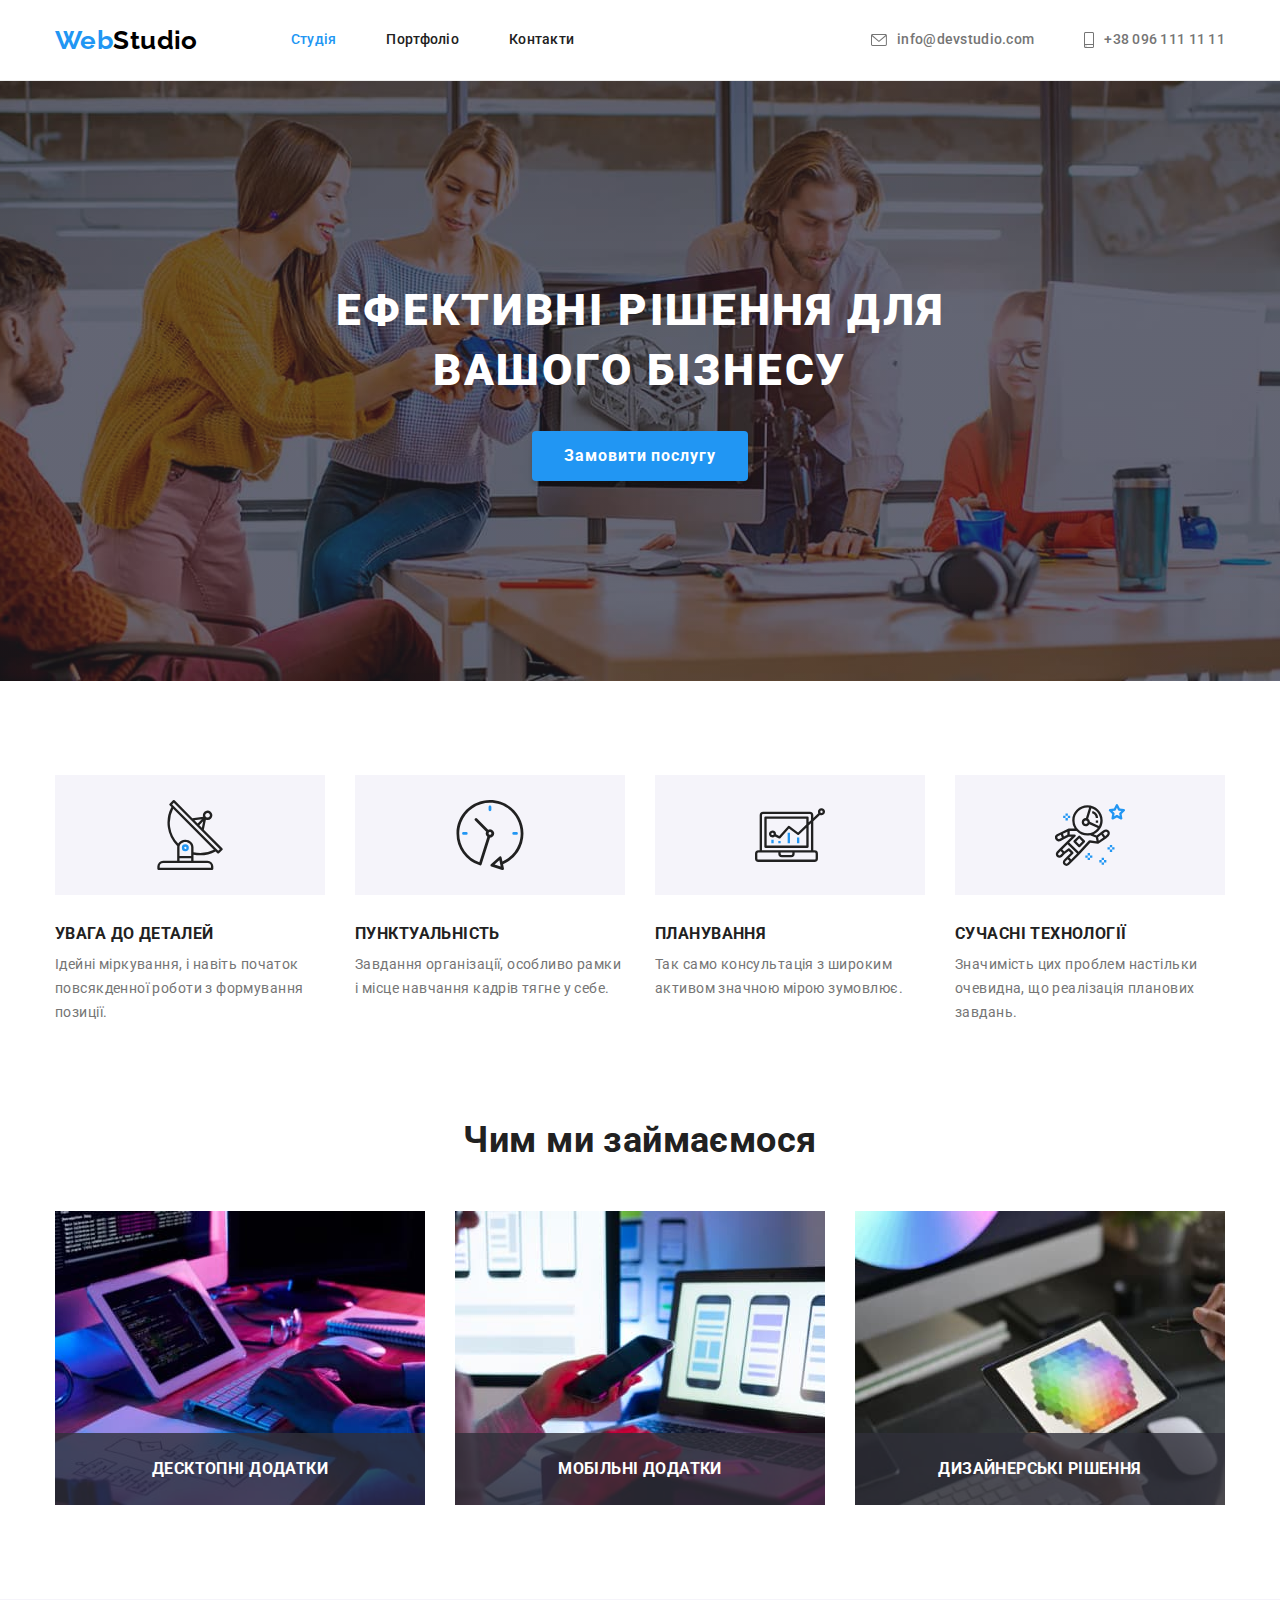
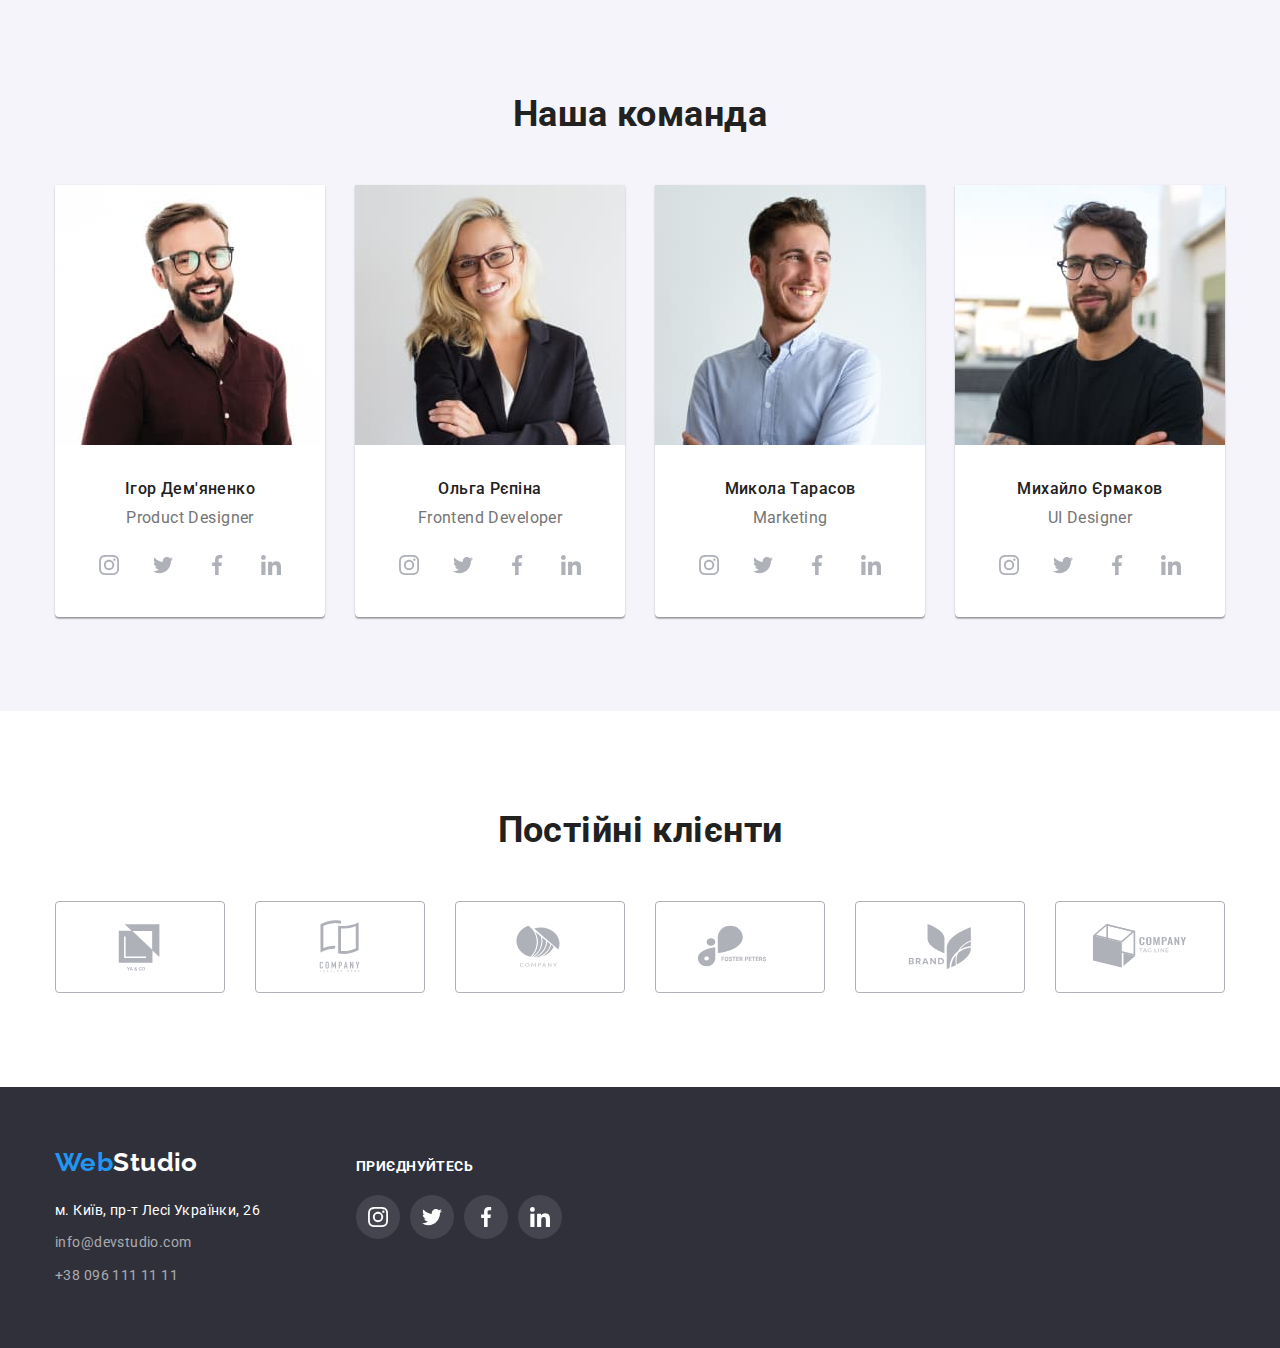
==== index.html @ d88382e9 "Клонує з попередньої роботи." ====
<!DOCTYPE html>
<html lang="uk">
  <head>
    <meta charset="UTF-8" />
    <meta http-equiv="X-UA-Compatible" content="IE=edge" />
    <meta name="viewport" content="width=device-width, initial-scale=1.0" />
    <link
      rel="stylesheet"
      href="https://cdn.jsdelivr.net/npm/modern-normalize@1.1.0/modern-normalize.min.css"
    />
    <link rel="preconnect" href="https://fonts.googleapis.com" />
    <link rel="preconnect" href="https://fonts.gstatic.com" crossorigin />
    <link
      href="https://fonts.googleapis.com/css2?family=Raleway:wght@700&family=Roboto:wght@400;500;700;900&display=swap"
      rel="stylesheet"
    />
    <link rel="stylesheet" href="./css/styles.css" />
    <title>Студія</title>
  </head>
  <body>
    <!-- Хедер -->
    <header class="header">
      <div class="container">
        <nav class="header-nav">
          <a class="logo logo-header" href="./index.html" lang="en"
            ><span>Web</span>Studio</a
          >
          <ul class="site-nav">
            <li><a class="link current" href="./index.html">Студія</a></li>
            <li><a class="link" href="./portfolio.html">Портфоліо</a></li>
            <li><a class="link" href="">Контакти</a></li>
          </ul>
        </nav>
        <ul class="contacts">
          <li>
            <a class="link" href="mailto:info@devstudio.com">
              <svg class="icon-contacts" width="16" height="12">
                <use href="./images/sprite.svg#icon-envelope"></use>
              </svg>
              info@devstudio.com
            </a>
          </li>
          <li>
            <a class="link" href="tel:+380961111111">
              <svg class="icon-contacts" width="10" height="16">
                <use href="./images/sprite.svg#icon-smartphone"></use>
              </svg>
              +38 096 111 11 11
            </a>
          </li>
        </ul>
      </div>
    </header>
    <main>
      <!--Герой-->
      <section class="hero">
        <h1 class="hero-title">Ефективні рішення для вашого бізнесу</h1>
        <button class="button-hero" type="button" data-modal-open>Замовити послугу</button>
      </section>
      <!--Перелік особливостей компанії-->
      <section class="section feature-section">
        <!--Сховається при роботі з CSS-->
        <!-- <h2 class="temp-section-title">Особливості компанії</h2> -->
        <div class="container">
          <ul class="feature-list">
            <li class="list icon-antenna">
              <div class="background-icon">
                <svg width="70" height="70">
                  <use href="./images/sprite.svg#icon-antenna"></use>
                </svg>
              </div>
              <h3 class="title">УВАГА ДО ДЕТАЛЕЙ</h3>
              <p class="text">
                Ідейні міркування, і навіть початок повсякденної роботи з
                формування позиції.
              </p>
            </li>
            <li class="list icon-clock">
              <div class="background-icon">
                <svg width="70" height="70">
                  <use href="./images/sprite.svg#icon-clock"></use>
                </svg>
              </div>
              <h3 class="title">ПУНКТУАЛЬНІСТЬ</h3>
              <p class="text">
                Завдання організації, особливо рамки і місце навчання кадрів
                тягне у себе.
              </p>
            </li>
            <li class="list icon-diagram">
              <div class="background-icon">
                <svg width="70" height="70">
                  <use href="./images/sprite.svg#icon-diagram"></use>
                </svg>
              </div>
              <h3 class="title">ПЛАНУВАННЯ</h3>
              <p class="text">
                Так само консультація з широким активом значною мірою зумовлює.
              </p>
            </li>
            <li class="list icon-astronaut">
              <div class="background-icon">
                <svg width="70" height="70">
                  <use href="./images/sprite.svg#icon-astronaut"></use>
                </svg>
              </div>
              <h3 class="title">СУЧАСНІ ТЕХНОЛОГІЇ</h3>
              <p class="text">
                Значимість цих проблем настільки очевидна, що реалізація
                планових завдань.
              </p>
            </li>
          </ul>
        </div>
      </section>
      <!--Чим займається компанія-->
      <section class="section">
        <div class="container">
          <h2 class="section-title">Чим ми займаємося</h2>
          <ul class="work-list">
            <li class="list">
              <img
                src="./images/programming.jpg"
                alt="Процес програмування сайту"
                width="370"
              />
              <h3 class="work-title">Десктопні додатки</h3>
            </li>
            <li class="list">
              <img
                src="./images/adaptation.jpg"
                alt="Процес адаптації сайту"
                width="370"
              />
              <h3 class="work-title">Мобільні додатки</h3>
            </li>
            <li class="list">
              <img
                src="./images/design.jpg"
                alt="Процес створення дизайну сайту"
                width="370"
              />
              <h3 class="work-title">Дизайнерські рішення</h3>
            </li>
          </ul>
        </div>
      </section>
      <!--Команда компанії-->
      <section class="section section-worker">
        <div class="container">
          <h2 class="section-title">Наша команда</h2>
          <ul class="worker-list">
            <li class="list">
              <img
                src="./images/igor-photo.jpg"
                alt="Фото Ігора Дем'янченка"
                width="270"
              />
              <h3 class="worker-name">Ігор Дем'яненко</h3>
              <p class="profession" lang="en">Product Designer</p>
              <ul class="sn-list">
                <li>
                  <a
                    class="link"
                    target="_blank"
                    href="https://www.instagram.com"
                  >
                    <svg width="20" height="20">
                      <use href="./images/sprite.svg#icon-instagram"></use>
                    </svg>
                  </a>
                </li>
                <li>
                  <a class="link" target="_blank" href="https://twitter.com">
                    <svg width="20" height="20">
                      <use href="./images/sprite.svg#icon-twitter"></use>
                    </svg>
                  </a>
                </li>
                <li>
                  <a
                    class="link"
                    target="_blank"
                    href="https://www.facebook.com"
                  >
                    <svg width="20" height="20">
                      <use href="./images/sprite.svg#icon-facebook"></use>
                    </svg>
                  </a>
                </li>
                <li>
                  <a
                    class="link"
                    target="_blank"
                    href="https://www.linkedin.com"
                  >
                    <svg width="20" height="20">
                      <use href="./images/sprite.svg#icon-linkedin"></use>
                    </svg>
                  </a>
                </li>
              </ul>
            </li>
            <li class="list">
              <img
                src="./images/olga-photo.jpg"
                alt="Фото Ольги Рєпіної"
                width="270"
              />
              <h3 class="worker-name">Ольга Рєпіна</h3>
              <p class="profession" lang="en">Frontend Developer</p>
              <ul class="sn-list">
                <li>
                  <a
                    class="link"
                    target="_blank"
                    href="https://www.instagram.com"
                  >
                    <svg width="20" height="20">
                      <use href="./images/sprite.svg#icon-instagram"></use>
                    </svg>
                  </a>
                </li>
                <li>
                  <a class="link" target="_blank" href="https://twitter.com">
                    <svg width="20" height="20">
                      <use href="./images/sprite.svg#icon-twitter"></use>
                    </svg>
                  </a>
                </li>
                <li>
                  <a
                    class="link"
                    target="_blank"
                    href="https://www.facebook.com"
                  >
                    <svg width="20" height="20">
                      <use href="./images/sprite.svg#icon-facebook"></use>
                    </svg>
                  </a>
                </li>
                <li>
                  <a
                    class="link"
                    target="_blank"
                    href="https://www.linkedin.com"
                  >
                    <svg width="20" height="20">
                      <use href="./images/sprite.svg#icon-linkedin"></use>
                    </svg>
                  </a>
                </li>
              </ul>
            </li>
            <li class="list">
              <img
                src="./images/mykola-photo.jpg"
                alt="Фото Миколи Тарасова"
                width="270"
              />
              <h3 class="worker-name">Микола Тарасов</h3>
              <p class="profession" lang="en">Marketing</p>
              <ul class="sn-list">
                <li>
                  <a
                    class="link"
                    target="_blank"
                    href="https://www.instagram.com"
                  >
                    <svg width="20" height="20">
                      <use href="./images/sprite.svg#icon-instagram"></use>
                    </svg>
                  </a>
                </li>
                <li>
                  <a class="link" target="_blank" href="https://twitter.com">
                    <svg width="20" height="20">
                      <use href="./images/sprite.svg#icon-twitter"></use>
                    </svg>
                  </a>
                </li>
                <li>
                  <a
                    class="link"
                    target="_blank"
                    href="https://www.facebook.com"
                  >
                    <svg width="20" height="20">
                      <use href="./images/sprite.svg#icon-facebook"></use>
                    </svg>
                  </a>
                </li>
                <li>
                  <a
                    class="link"
                    target="_blank"
                    href="https://www.linkedin.com"
                  >
                    <svg width="20" height="20">
                      <use href="./images/sprite.svg#icon-linkedin"></use>
                    </svg>
                  </a>
                </li>
              </ul>
            </li>
            <li class="list">
              <img
                src="./images/mykhailo-photo.jpg"
                alt="Фото Михайла Єрмакова"
                width="270"
              />
              <h3 class="worker-name">Михайло Єрмаков</h3>
              <p class="profession" lang="en">UI Designer</p>
              <ul class="sn-list">
                <li>
                  <a
                    class="link"
                    target="_blank"
                    href="https://www.instagram.com"
                  >
                    <svg width="20" height="20">
                      <use href="./images/sprite.svg#icon-instagram"></use>
                    </svg>
                  </a>
                </li>
                <li>
                  <a class="link" target="_blank" href="https://twitter.com">
                    <svg width="20" height="20">
                      <use href="./images/sprite.svg#icon-twitter"></use>
                    </svg>
                  </a>
                </li>
                <li>
                  <a
                    class="link"
                    target="_blank"
                    href="https://www.facebook.com"
                  >
                    <svg width="20" height="20">
                      <use href="./images/sprite.svg#icon-facebook"></use>
                    </svg>
                  </a>
                </li>
                <li>
                  <a
                    class="link"
                    target="_blank"
                    href="https://www.linkedin.com"
                  >
                    <svg width="20" height="20">
                      <use href="./images/sprite.svg#icon-linkedin"></use>
                    </svg>
                  </a>
                </li>
              </ul>
            </li>
          </ul>
        </div>
      </section>
      <!-- Постійні клієнти -->
      <section class="section clients-section">
        <div class="container">
          <h2 class="clients-title">Постійні клієнти</h2>
          <ul class="clients-list">
            <li class="list">
              <a class="link" target="_blank" href="">
                <svg width="106" height="60">
                  <use href="./images/sprite.svg#icon-logo1"></use>
                </svg>
              </a>
            </li>
            <li class="list">
              <a class="link" target="_blank" href="">
                <svg width="106" height="60">
                  <use href="./images/sprite.svg#icon-logo2"></use>
                </svg>
              </a>
            </li>
            <li class="list">
              <a class="link" target="_blank" href="">
                <svg width="106" height="60">
                  <use href="./images/sprite.svg#icon-logo3"></use>
                </svg>
              </a>
            </li>
            <li class="list">
              <a class="link" target="_blank" href="">
                <svg width="106" height="60">
                  <use href="./images/sprite.svg#icon-logo4"></use>
                </svg>
              </a>
            </li>
            <li class="list">
              <a class="link" target="_blank" href="">
                <svg width="106" height="60">
                  <use href="./images/sprite.svg#icon-logo5"></use>
                </svg>
              </a>
            </li>
            <li class="list">
              <a class="link" target="_blank" href="">
                <svg width="106" height="60">
                  <use href="./images/sprite.svg#icon-logo6"></use>
                </svg>
              </a>
            </li>
          </ul>
        </div>
      </section>
    </main>
    <!-- Футер -->
    <footer class="footer">
      <div class="container">
        <div class="footer-contant">
          <a class="logo logo-footer" href="./index.html" lang="en"
            ><span>Web</span>Studio</a
          >
          <address>
            <p class="address">м. Київ, пр-т Лесі Українки, 26</p>
            <ul class="contacts-footer">
              <li class="list">
                <a class="link" href="mailto:info@devstudio.com"
                  >info@devstudio.com</a
                >
              </li>
              <li>
                <a class="link" href="tel:+380961111111">+38 096 111 11 11</a>
              </li>
            </ul>
          </address>
        </div>
        <div class="footer-sn">
          <h2 class="sn-title">Приєднуйтесь</h2>
          <ul class="sn-list">
            <li>
              <a class="link" target="_blank" href="https://www.instagram.com">
                <svg width="20" height="20">
                  <use href="./images/sprite.svg#icon-instagram"></use>
                </svg>
              </a>
            </li>
            <li>
              <a class="link" target="_blank" href="https://twitter.com">
                <svg width="20" height="20">
                  <use href="./images/sprite.svg#icon-twitter"></use>
                </svg>
              </a>
            </li>
            <li>
              <a class="link" target="_blank" href="https://www.facebook.com">
                <svg width="20" height="20">
                  <use href="./images/sprite.svg#icon-facebook"></use>
                </svg>
              </a>
            </li>
            <li>
              <a class="link" target="_blank" href="https://www.linkedin.com">
                <svg width="20" height="20">
                  <use href="./images/sprite.svg#icon-linkedin"></use>
                </svg>
              </a>
            </li>
          </ul>
        </div>
      </div>
    </footer>
    <!-- Модалка -->
    <div class="backdrop is-hidden" data-modal>
      <div class="modal">
        <p class="close-button" data-modal-close></p>
      </div>
    </div>
    <script src="./js/modal.js"></script>
  </body>
</html>
---- css/styles.css ----
/* - - - - - - Змінні - - - - - - */
:root {
    --primary-text-color: #757575;
    --secondary-text-color: #212121;
    --accent-color: #2196F3;
    --primary-bgd-color: #ffffff;
    --secondary-bgd-color: #f5f4fa;

}

/* - - - - - - Гобальні стилі - - - - - - */
body {
    background-color: var(--primary-bgd-color);
    color: var(--primary-text-color);
    max-width: 1600px;
    font-family: Roboto, sans-serif;
    font-size: 14px;
    letter-spacing: 0.03em;

    margin: 0 auto;

}

ul {
    list-style-type: none;
    padding-left: 0;
}

a {
    text-decoration: none;
}

h1, h2, h3, ul, p {
    margin: 0 0;
}

.container {
    width: 1200px;
    margin: 0 auto;
    padding: 0 15px;
}

/* - - - - - - Студія - - - - - - */

/* - - - - Heder - - - - */
.header {
    border-bottom: 1px solid #ECECEC;
}

.header > .container {
    display: flex;
    justify-content: space-between;
    align-items: center;
}

.header-nav {
    display: flex;
    align-items: center;
}

.header .link {
    font-weight: 500;
    line-height: 1.14;
    letter-spacing: 0.02em;
    fill: var(--primary-text-color);
}

.header .link:hover,
.header .link:focus {
    color: var(--accent-color);
    fill: var(--accent-color)
}


/* - - Логотип - - */
.logo {
    font-family: Raleway, sans-serif;
    font-weight: 700;
    font-size: 26px;
    line-height: 1.19;
    color: #000000;
}

.logo-header {
    margin-right: 93px;
}

.logo > span {
    color: var(--accent-color);
}

/* - - Навігація - - */
.site-nav {
    display: flex;
    align-items: center;
    gap: 50px;
}

.site-nav .link {
    display: inline-block;
    padding: 32px 0;
    color: var(--secondary-text-color);
}

.site-nav .link.current{ /*Надає колір поточній вкладці*/
    color: var(--accent-color);
}

/* - - Контактні дані - - */
.contacts {
    display: flex;
    align-items: center;
    gap: 50px;
}

.contacts .link {
    display: flex;
    align-items: center;
    padding: 32px 0;
    color: var(--primary-text-color);
}

.icon-contacts {
    margin-right: 10px;
}



/* - - - - Main - - - - */
.section-title {
    font-size: 36px;
    line-height: 1.17;
    text-align: center;   
    color: var(--secondary-text-color);
    margin-bottom: 50px;
}

.section {
    padding-bottom: 94px;
}

/* - - Секція Герой - - */
.hero {
    background-color: #2F303A;
    text-align: center;

    padding: 200px 0;

    background-image: linear-gradient(
        to right, 
        rgba(47, 48, 58, 0.4),
        rgba(47, 48, 58, 0.4)
        ), url(../images/background-fone.jpg);
    background-position: center;
}

.hero-title {
    font-weight: 900;
    font-size: 44px;
    max-width: 696px;
    line-height: 1.36;
    letter-spacing: 0.06em;
    color: #FFFFFF;
    text-transform: uppercase; 

    margin: 0 auto;
    margin-bottom: 30px; 
}

.button-hero {
    font-weight: 700;
    font-size: 16px;
    line-height: 1.88;
    letter-spacing: 0.06em;
    color: #FFFFFF;
    background-color: var(--accent-color);
    text-align: center;
    min-width: 216px;

    cursor: pointer;

    box-shadow: 0px 4px 4px rgba(0, 0, 0, 0.15);
    padding: 10px 32px;
    border-radius: 4px;
    border: none;       
}

.button-hero:hover, .button-hero:focus {
    background-color: #188CE8;
}

/* - - Перелік особливостей компанії - - */
.feature-list {
    display: flex;
    justify-content: space-between;
}

.feature-list .title {
    line-height: 1.14;
    color: var(--secondary-text-color);
    text-transform: uppercase;

    margin-bottom: 10px;
}

.feature-list .text {
    line-height: 1.71;
}

.feature-list > .list {
    width: 270px;
}

.feature-section {
    padding-top: 94px;
}

.feature-list .background-icon {
    display: flex;
    justify-content: center;
    align-items: center;
    height: 120px;
    background-color: var(--secondary-bgd-color);

    margin-bottom: 30px;
}

/* - - Чим займається компанія - - */
.work-list img { 
    display: block;
}

.work-list {
    display: flex;
    justify-content: space-between;
}

.work-list > .list {
    position: relative;
}

.work-title {
    position: absolute;
    bottom: 0;

    display: block;
    width: 100%;
    text-align: center;
    line-height: 1.14;
    text-transform: uppercase;
    padding: 27px 0;

    background-color: rgba(47, 48, 58, 0.8);
    color: #FFFFFF;
}


/* - - Команда комапнії - - */
.section-worker {
    background-color: var(--secondary-bgd-color);
    
    padding-top: 94px;
}

.worker-name {
    font-weight: 500;
    font-size: 16px;
    line-height: 1.19;
    color: var(--secondary-text-color);

    margin-bottom: 10px;
}

.profession {
    font-size: 16px;
    line-height: 1.19;
    margin-bottom: 16px;
}

.worker-list {
    display: flex;
    justify-content: space-between;
}

.worker-list > .list {
    background-color: #FFFFFF;
    text-align: center;
    box-shadow: 0px 1px 3px rgba(0, 0, 0, 0.12), 
                0px 1px 1px rgba(0, 0, 0, 0.14), 
                0px 2px 1px rgba(0, 0, 0, 0.2);
    border-radius: 0px 0px 4px 4px;

    padding-bottom: 30px;
}

.worker-list img {
    margin-bottom: 30px;
}

.worker-list .sn-list {
    display: flex;

    padding: 0 32px;
    gap: 10px;
}

.worker-list .link {
    display: flex;
    justify-content: center;
    align-items: center;
    border-radius: 50%;
    fill: #AFB1B8;

    height: 44px;
    width: 44px;
}

.worker-list .link:hover,
.worker-list .link:focus {
    background-color: var(--accent-color);
    fill: #FFFFFF;
}

/* - - Постійні клієнти - - */

.clients-list {
    display: flex;
    gap: 30px;
}

.clients-title {
    font-size: 36px;
    line-height: 1.17;
    text-align: center;
    color: var(--secondary-text-color);

    margin-bottom: 50px;
}

.clients-list .link {
    fill: #AFB1B8;
    width: 170px;
    height: 92px;
    border: 1px solid #AFB1B8;
    border-radius: 4px;


    display: flex;
    justify-content: center;
    align-items: center;
}
.clients-list .link:hover,
.clients-list .link:focus {
    border-color: var(--accent-color);
    fill: var(--accent-color);
}

.clients-section {
    padding-top: 98px;
}

/* - - - - Footer - - - - */
.footer {
    background-color: #2F303A;
    padding: 60px 0;
}

.footer > .container {
    display: flex;
    align-items:baseline;
}

.footer-contant {
    width: 231px;
    margin-right: 70px;
}

.logo-footer {
    display: inline-block;
    color: #FFFFFF;
    text-shadow: none;

    margin-bottom: 20px;
}

.address {
    font-style: normal;
    line-height: 24px;
    color: #FFFFFF;

    margin-bottom: 9px;
}

.contacts-footer .link {
    font-style: normal;
    line-height: 1.71;
    color: rgba(255, 255, 255, 0.6);
}

.footer .link:hover,
.footer .link:focus {
    color: var(--accent-color);
}

.contacts-footer .list:not(:last-child) {
    margin-bottom: 9px;
}

.footer-sn > .sn-title {
    font-weight: 700;
    font-size: 14px;
    line-height: 1.14;
    text-transform: uppercase;
    color: #FFFFFF;

    margin-bottom: 20px;
}

.footer-sn .sn-list {
    display: flex;
    gap: 10px;
}

.footer-sn .link {
    display: flex;
    justify-content: center;
    align-items: center;
    height: 44px;
    width: 44px;
    fill: #ffffff;

    background: rgba(255, 255, 255, 0.1);
    border-radius: 50%;
    background-repeat: no-repeat;
    background-position: center;
}

.footer-sn .link:hover,
.footer-sn .link:focus {
    background-color: var(--accent-color);
}

/* - - Модалка - - */
.backdrop {
    position: fixed;
    top: 0;
    left: 0;
    height: 100%;
    width: 100%;
    background-color: rgba(0, 0, 0, 0.2);
}
.backdrop.is-hidden {
    opacity: 0;
    pointer-events: none;
    visibility: visible;
}

.modal {
    position: absolute;
    top: 50%;
    left: 50%;
    transform: translate(-50%, -50%);

    min-height: 581px;
    min-width: 528px;

    background-color: #FFFFFF;
    box-shadow: 0px 1px 3px rgba(0, 0, 0, 0.12), 0px 1px 1px rgba(0, 0, 0, 0.14), 0px 2px 1px rgba(0, 0, 0, 0.2);
    border-radius: 4px;
}

.modal > .close-button {
    display: inline-block;
    height: 40px;
    width: 40px;
    background-color: red;
}

/* - - - - - - Портфоліо - - - - - - */

/* - - - - Main - - - - */
.section-project {
    padding-top: 94px;
}
/* - - Фільтер - - */
.button-list {
    display: flex;
    justify-content: center;
    margin-bottom: 34px;
    gap: 8px;
}

.button-list .button {
    font-weight: 500;
    font-size: 16px;
    line-height: 1.63;
    color: var(--secondary-text-color);
    cursor: pointer;
    border: none;
    background-color: var(--secondary-bgd-color);
    border-radius: 4px;

    padding: 6px 22px;
}

.button-list .button:hover,
.button-list .button:focus {
    color: #FFFFFF;
    background-color: var(--accent-color);
    box-shadow: 0px 3px 1px rgba(0, 0, 0, 0.1), 
    0px 1px 2px rgba(0, 0, 0, 0.08), 
    0px 2px 2px rgba(0, 0, 0, 0.12);
    
}

/* - - Список проектів - - */
.project-list {
    display: flex;
    flex-wrap: wrap;
    gap: 30px;
}

.project-list > .list:hover,
.project-list>.list:focus {
    box-shadow: 0px 1px 1px rgba(0, 0, 0, 0.12), 
    0px 4px 4px rgba(0, 0, 0, 0.06), 
    1px 4px 6px rgba(0, 0, 0, 0.16);
}

.project-list .border {
    border-bottom: 1px solid #EEEEEE;
    border-right: 1px solid #EEEEEE;
    border-left: 1px solid #EEEEEE;
    padding: 20px 24px;
}

.project-list .title {
    font-size: 18px;
    line-height: 2;
    letter-spacing: 0.06em;
    color: var(--secondary-text-color);
    
    margin-bottom: 4px;
}

.project-list .type {
    font-size: 16px;
    line-height: 1.88;
    color: var(--primary-text-color);
}

.project-list img {
    display: block;
}
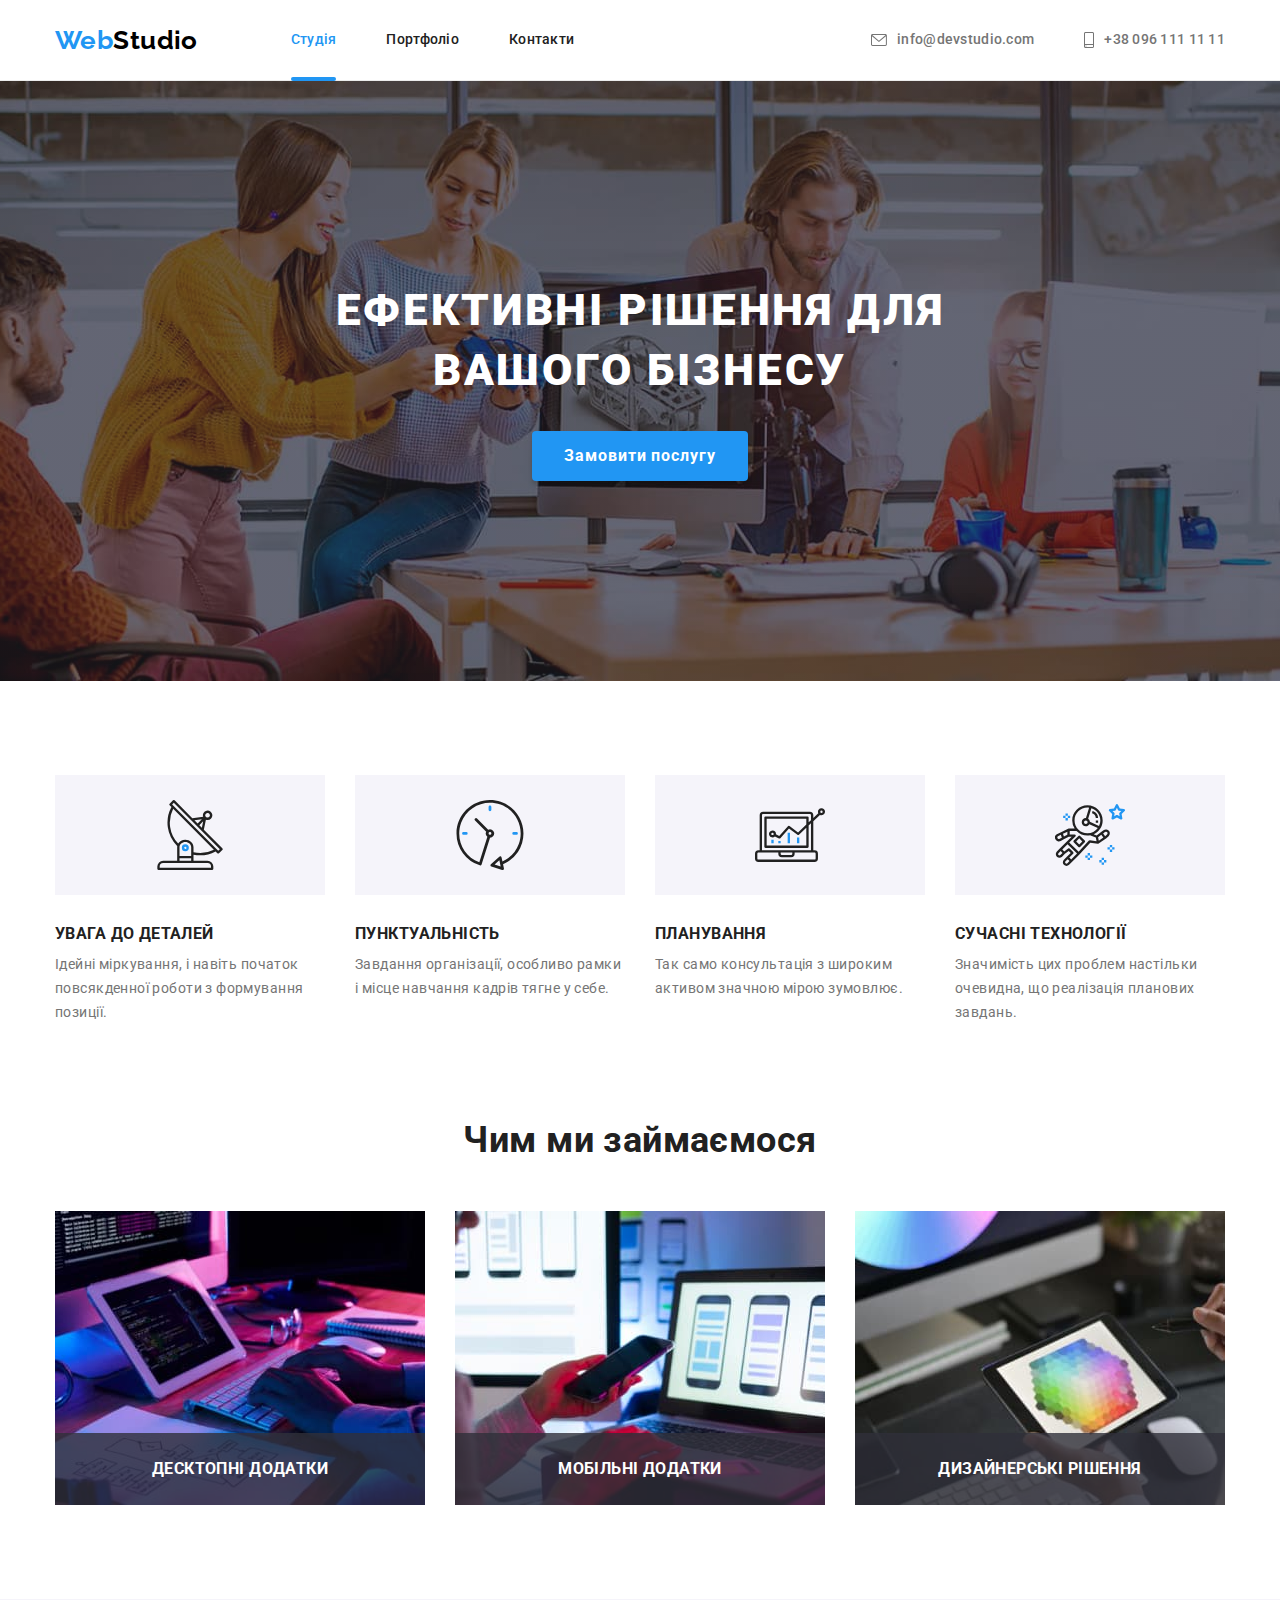
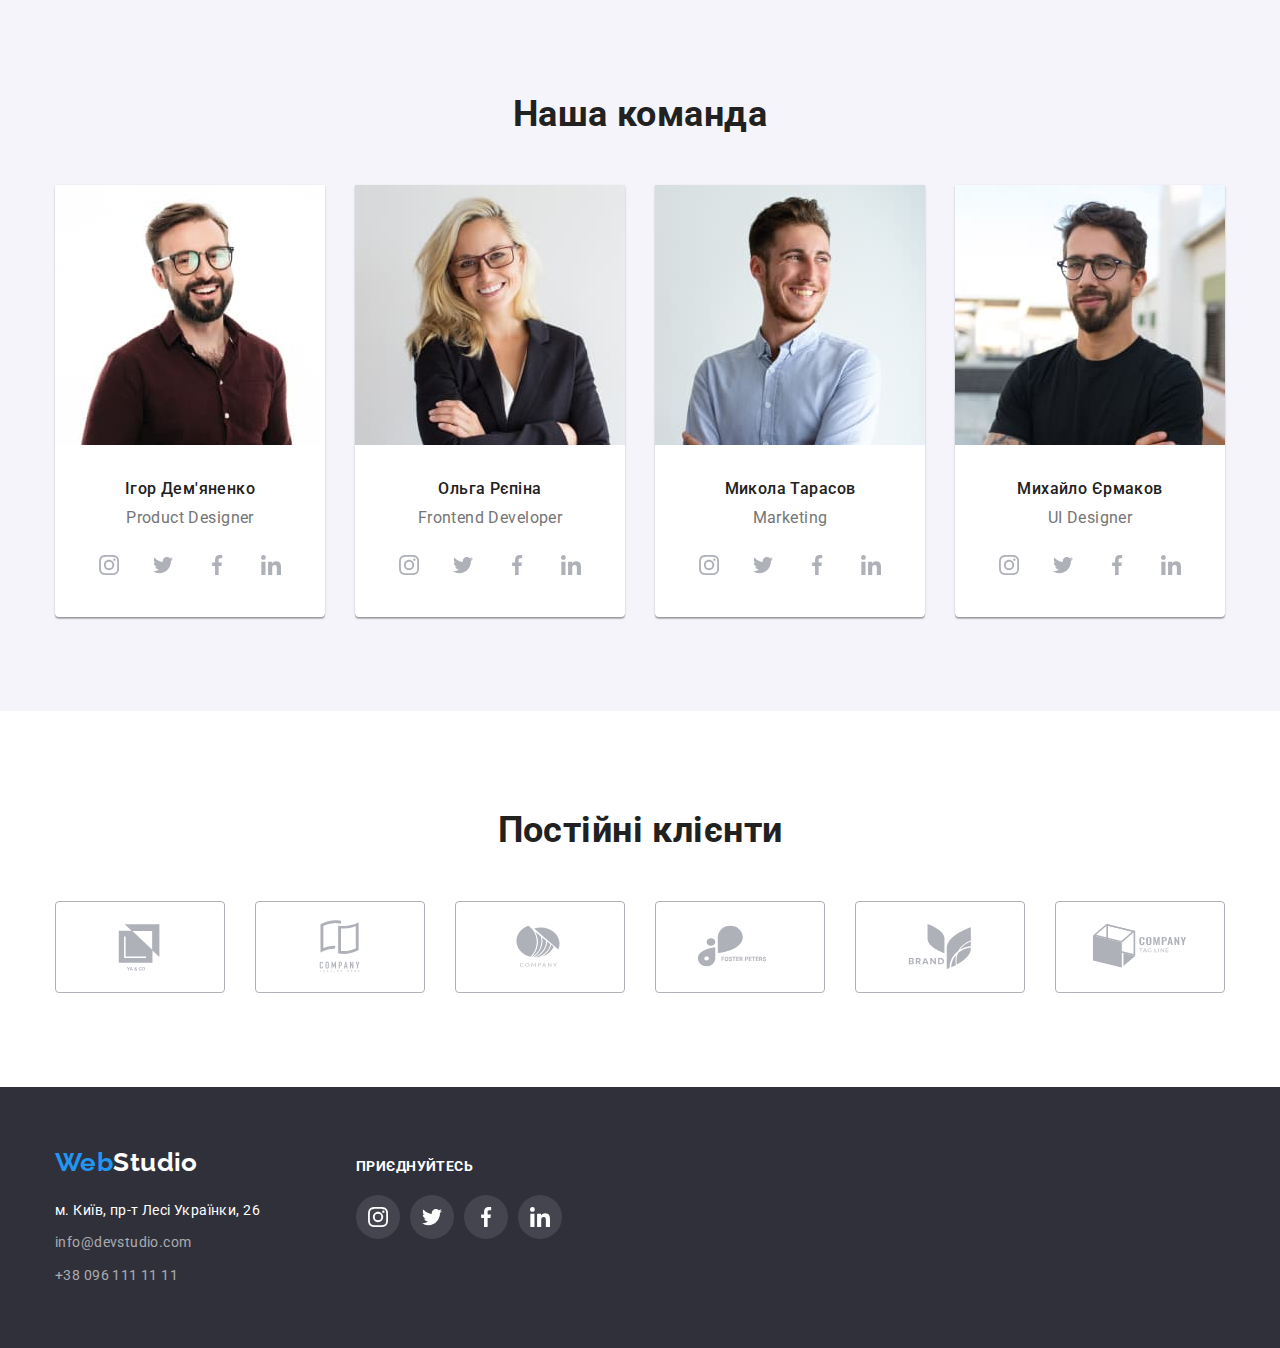
==== commit 66f8f391: "Додає всі необхідні анімації крім модалки." ====
--- a/index.html
+++ b/index.html
@@ -26,9 +26,9 @@
             ><span>Web</span>Studio</a
           >
           <ul class="site-nav">
-            <li><a class="link current" href="./index.html">Студія</a></li>
-            <li><a class="link" href="./portfolio.html">Портфоліо</a></li>
-            <li><a class="link" href="">Контакти</a></li>
+            <li class="list"><a class="link current" href="./index.html">Студія</a></li>
+            <li class="list"><a class="link" href="./portfolio.html">Портфоліо</a></li>
+            <li class="list"><a class="link" href="">Контакти</a></li>
           </ul>
         </nav>
         <ul class="contacts">
@@ -145,7 +145,7 @@
           </ul>
         </div>
       </section>
-      <!--Команда компанії-->
+      <!--Наша команда-->
       <section class="section section-worker">
         <div class="container">
           <h2 class="section-title">Наша команда</h2>
--- a/css/styles.css
+++ b/css/styles.css
@@ -63,6 +63,9 @@
     line-height: 1.14;
     letter-spacing: 0.02em;
     fill: var(--primary-text-color);
+
+    transition: color 250ms cubic-bezier(0.4, 0, 0.2, 1),
+    fill 250ms cubic-bezier(0.4, 0, 0.2, 1);
 }
 
 .header .link:hover,
@@ -96,14 +99,54 @@
     gap: 50px;
 }
 
+.site-nav > .list {
+    position: relative;
+}
+
 .site-nav .link {
     display: inline-block;
     padding: 32px 0;
     color: var(--secondary-text-color);
 }
 
+.site-nav .link::after {
+    content: '';
+
+    position: absolute;
+    bottom: 0;
+    
+    transform: scaleX(0) translateY(1px);
+    transition: transform 250ms cubic-bezier(0.4, 0, 0.2, 1);
+
+    display: block;
+    width: 100%;
+    height: 4px;
+
+    background-color: var(--accent-color);
+    border-radius: 2px;
+
+}
+
+.site-nav .link:hover::after, 
+.site-nav .link:focus::after
+{
+    transform: scaleX(1) translateY(1px);
+}
+
 .site-nav .link.current{ /*Надає колір поточній вкладці*/
     color: var(--accent-color);
+}
+
+.site-nav .link.current::after {
+    content: '';
+    
+    transform: translateY(1px);;
+
+    display: block;
+    width: 100%;
+    height: 4px;
+    background-color: var(--accent-color);
+    border-radius: 2px;
 }
 
 /* - - Контактні дані - - */
@@ -182,10 +225,13 @@
     box-shadow: 0px 4px 4px rgba(0, 0, 0, 0.15);
     padding: 10px 32px;
     border-radius: 4px;
-    border: none;       
-}
-
-.button-hero:hover, .button-hero:focus {
+    border: none;     
+    
+    transition: background-color 250ms cubic-bezier(0.4, 0, 0.2, 1);
+}
+
+.button-hero:hover, 
+.button-hero:focus {
     background-color: #188CE8;
 }
 
@@ -313,6 +359,9 @@
 
     height: 44px;
     width: 44px;
+
+    transition: background-color 250ms cubic-bezier(0.4, 0, 0.2, 1),
+    fill 250ms cubic-bezier(0.4, 0, 0.2, 1);
 }
 
 .worker-list .link:hover,
@@ -344,11 +393,14 @@
     border: 1px solid #AFB1B8;
     border-radius: 4px;
 
-
     display: flex;
     justify-content: center;
     align-items: center;
-}
+
+    transition: border-color 250ms cubic-bezier(0.4, 0, 0.2, 1),
+    fill 250ms cubic-bezier(0.4, 0, 0.2, 1);
+}
+
 .clients-list .link:hover,
 .clients-list .link:focus {
     border-color: var(--accent-color);
@@ -395,6 +447,8 @@
     font-style: normal;
     line-height: 1.71;
     color: rgba(255, 255, 255, 0.6);
+
+    transition: color 250ms cubic-bezier(0.4, 0, 0.2, 1)
 }
 
 .footer .link:hover,
@@ -433,6 +487,8 @@
     border-radius: 50%;
     background-repeat: no-repeat;
     background-position: center;
+    
+    transition: background-color 250ms cubic-bezier(0.4, 0, 0.2, 1);
 }
 
 .footer-sn .link:hover,
@@ -501,6 +557,10 @@
     border-radius: 4px;
 
     padding: 6px 22px;
+
+    transition: background-color 250ms cubic-bezier(0.4, 0, 0.2, 1),
+    color 250ms cubic-bezier(0.4, 0, 0.2, 1),
+    box-shadow 250ms cubic-bezier(0.4, 0, 0.2, 1);
 }
 
 .button-list .button:hover,
@@ -520,8 +580,12 @@
     gap: 30px;
 }
 
+.project-list > .list {
+    transition: box-shadow 250ms cubic-bezier(0.4, 0, 0.2, 1);
+}
+
 .project-list > .list:hover,
-.project-list>.list:focus {
+.project-list > .list:focus {
     box-shadow: 0px 1px 1px rgba(0, 0, 0, 0.12), 
     0px 4px 4px rgba(0, 0, 0, 0.06), 
     1px 4px 6px rgba(0, 0, 0, 0.16);
@@ -551,4 +615,32 @@
 
 .project-list img {
     display: block;
+}
+
+.project-overlay {
+    position: relative;
+    overflow: hidden;
+}
+
+.project-overlay .overlay {
+    position: absolute;
+
+    bottom: 0;
+    height: 100%;
+    transform: translateY(100%);
+    transition: transform 250ms cubic-bezier(0.4, 0, 0.2, 1);
+
+    background-color: rgba(33, 150, 243, 0.9);
+
+    padding: 63px 24px;
+}
+
+.project-list > .list:hover .overlay {
+    transform: translateX(0);
+}
+
+.overlay > .description {
+    font-size: 18px;
+    line-height: 1.56;
+    color: #FFFFFF;
 }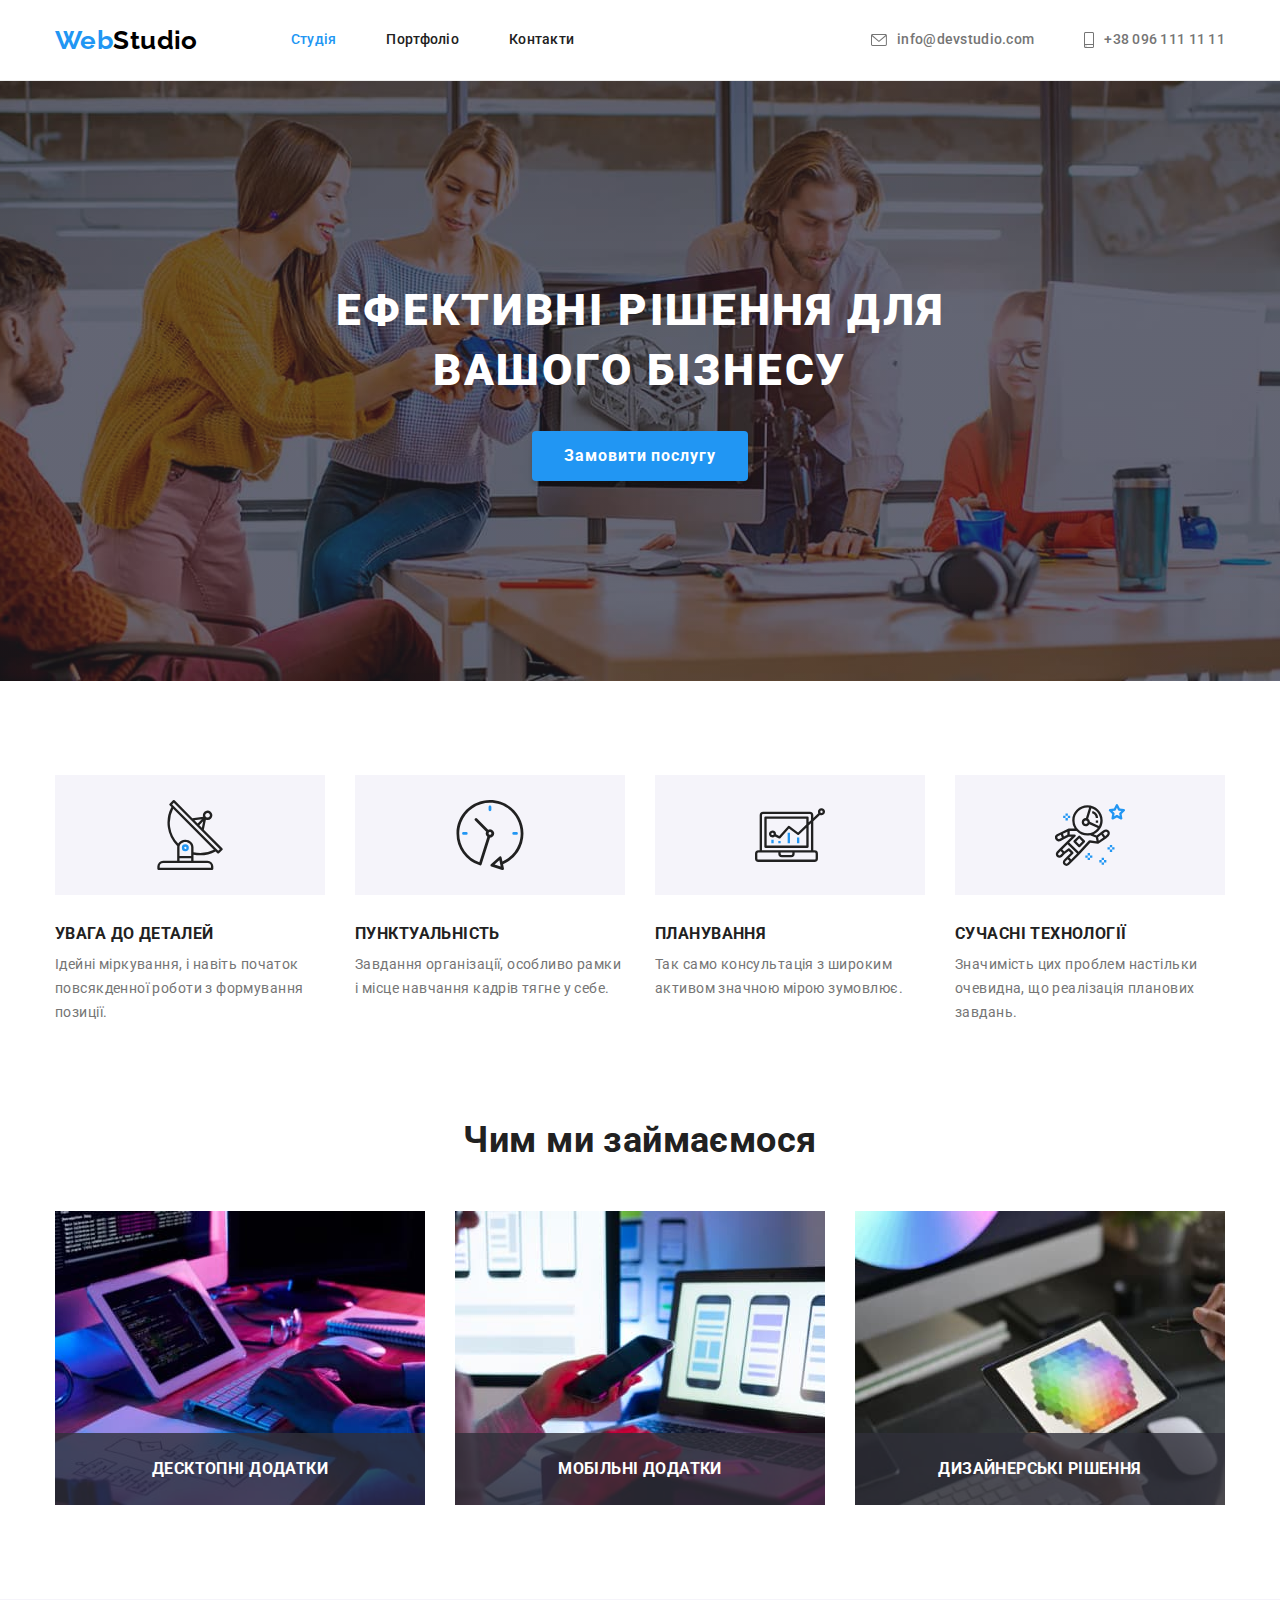
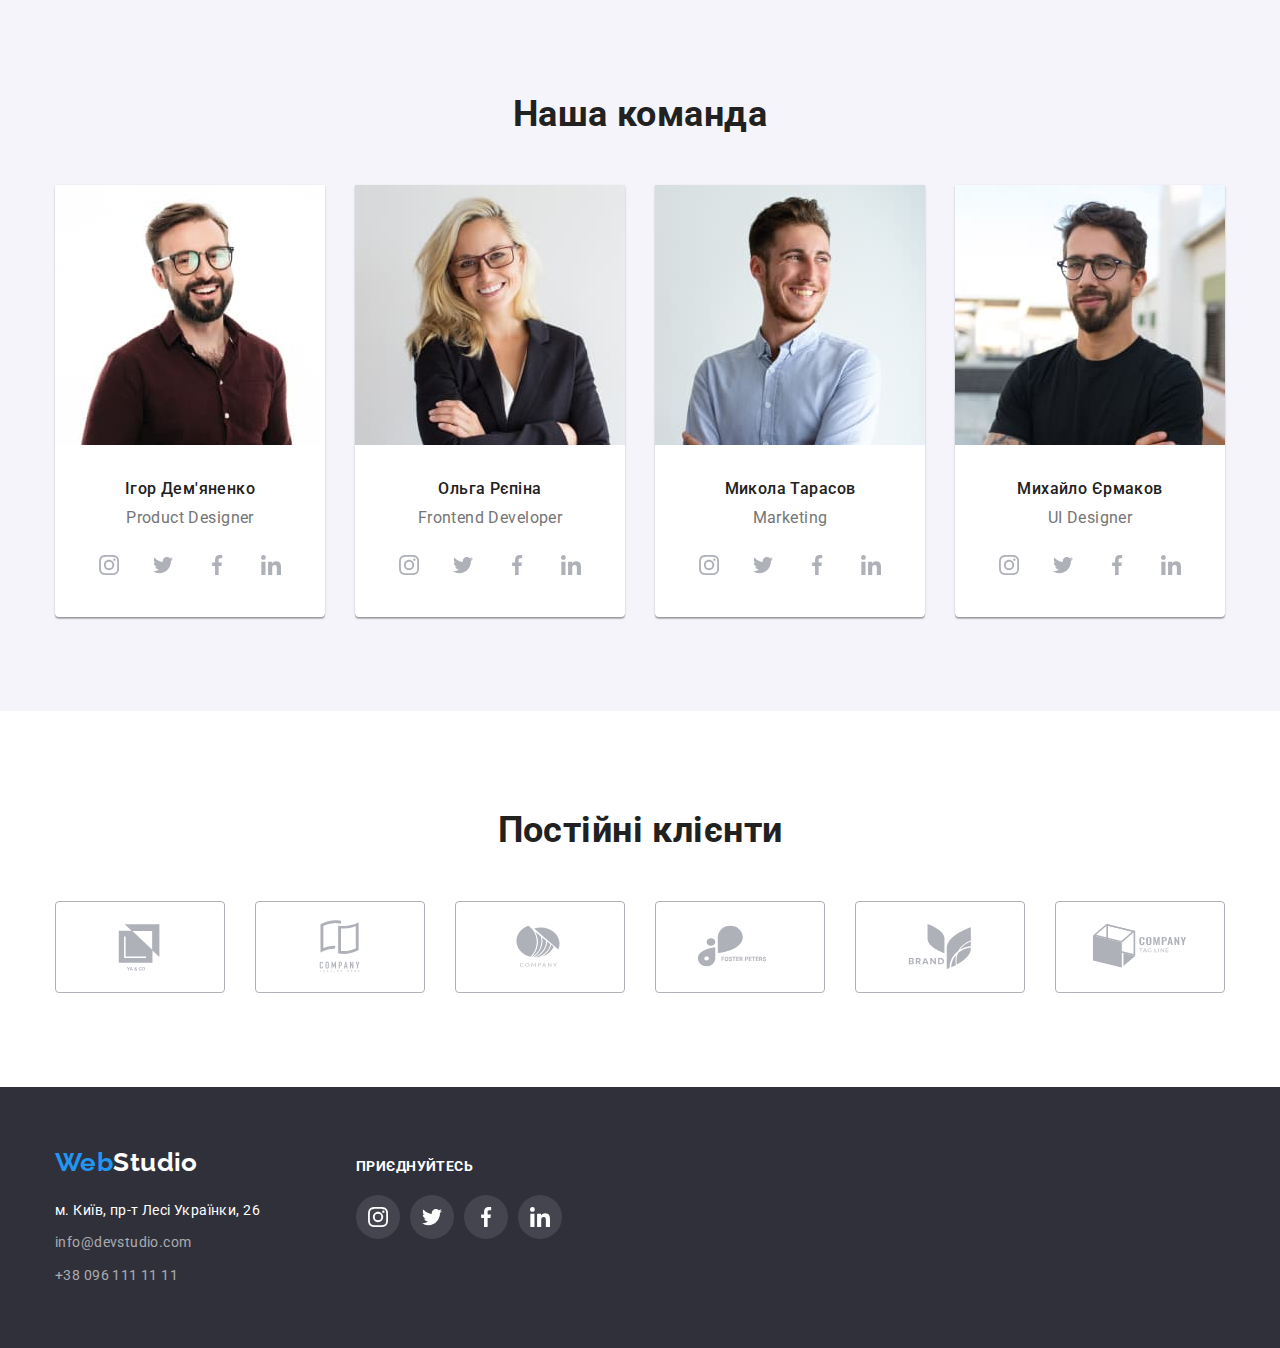
==== commit f72e7d8e: "Змінює кнопку закриття модалки та метод її розміщення." ====
--- a/index.html
+++ b/index.html
@@ -26,8 +26,12 @@
             ><span>Web</span>Studio</a
           >
           <ul class="site-nav">
-            <li class="list"><a class="link current" href="./index.html">Студія</a></li>
-            <li class="list"><a class="link" href="./portfolio.html">Портфоліо</a></li>
+            <li class="list">
+              <a class="link current" href="./index.html">Студія</a>
+            </li>
+            <li class="list">
+              <a class="link" href="./portfolio.html">Портфоліо</a>
+            </li>
             <li class="list"><a class="link" href="">Контакти</a></li>
           </ul>
         </nav>
@@ -55,7 +59,9 @@
       <!--Герой-->
       <section class="hero">
         <h1 class="hero-title">Ефективні рішення для вашого бізнесу</h1>
-        <button class="button-hero" type="button" data-modal-open>Замовити послугу</button>
+        <button class="button-hero" type="button" data-modal-open>
+          Замовити послугу
+        </button>
       </section>
       <!--Перелік особливостей компанії-->
       <section class="section feature-section">
@@ -467,7 +473,11 @@
     <!-- Модалка -->
     <div class="backdrop is-hidden" data-modal>
       <div class="modal">
-        <p class="close-button" data-modal-close></p>
+        <button class="background-dagger" type="button" data-modal-close>
+          <svg class="icon-dagger" height="11" width="11">
+            <use href="./images/sprite.svg#icon-dagger"></use>
+          </svg>
+        </button>
       </div>
     </div>
     <script src="./js/modal.js"></script>
--- a/css/styles.css
+++ b/css/styles.css
@@ -99,7 +99,7 @@
     gap: 50px;
 }
 
-.site-nav > .list {
+.site-nav > .list{
     position: relative;
 }
 
@@ -135,18 +135,6 @@
 
 .site-nav .link.current{ /*Надає колір поточній вкладці*/
     color: var(--accent-color);
-}
-
-.site-nav .link.current::after {
-    content: '';
-    
-    transform: translateY(1px);;
-
-    display: block;
-    width: 100%;
-    height: 4px;
-    background-color: var(--accent-color);
-    border-radius: 2px;
 }
 
 /* - - Контактні дані - - */
@@ -504,32 +492,53 @@
     height: 100%;
     width: 100%;
     background-color: rgba(0, 0, 0, 0.2);
-}
+    
+    opacity: 1;
+    transition: opacity 250ms cubic-bezier(0.4, 0, 0.2, 1);
+}
+
 .backdrop.is-hidden {
     opacity: 0;
     pointer-events: none;
     visibility: visible;
 }
 
+.backdrop.is-hidden .modal {
+    transform: translate(-50%, -50%) scale(1.1) ;
+}
+
 .modal {
     position: absolute;
     top: 50%;
     left: 50%;
-    transform: translate(-50%, -50%);
+    transform: translate(-50%, -50%) scale(1) ;
+    transition: transform 250ms cubic-bezier(0.4, 0, 0.2, 1);
 
     min-height: 581px;
     min-width: 528px;
-
     background-color: #FFFFFF;
     box-shadow: 0px 1px 3px rgba(0, 0, 0, 0.12), 0px 1px 1px rgba(0, 0, 0, 0.14), 0px 2px 1px rgba(0, 0, 0, 0.2);
     border-radius: 4px;
-}
-
-.modal > .close-button {
-    display: inline-block;
-    height: 40px;
-    width: 40px;
-    background-color: red;
+
+    padding: 8px;
+}
+
+.background-dagger {
+    position: absolute;
+    top: 8px;
+    right: 8px;
+
+    display: flex;
+    justify-content: center;
+    align-items: center;
+    
+    background-color: #FFFFFF;
+    border: 1px solid rgb(0, 0, 0, 0.1);
+    border-radius: 50%;
+    height: 30px;
+    width: 30px;
+
+    padding: 0;
 }
 
 /* - - - - - - Портфоліо - - - - - - */
